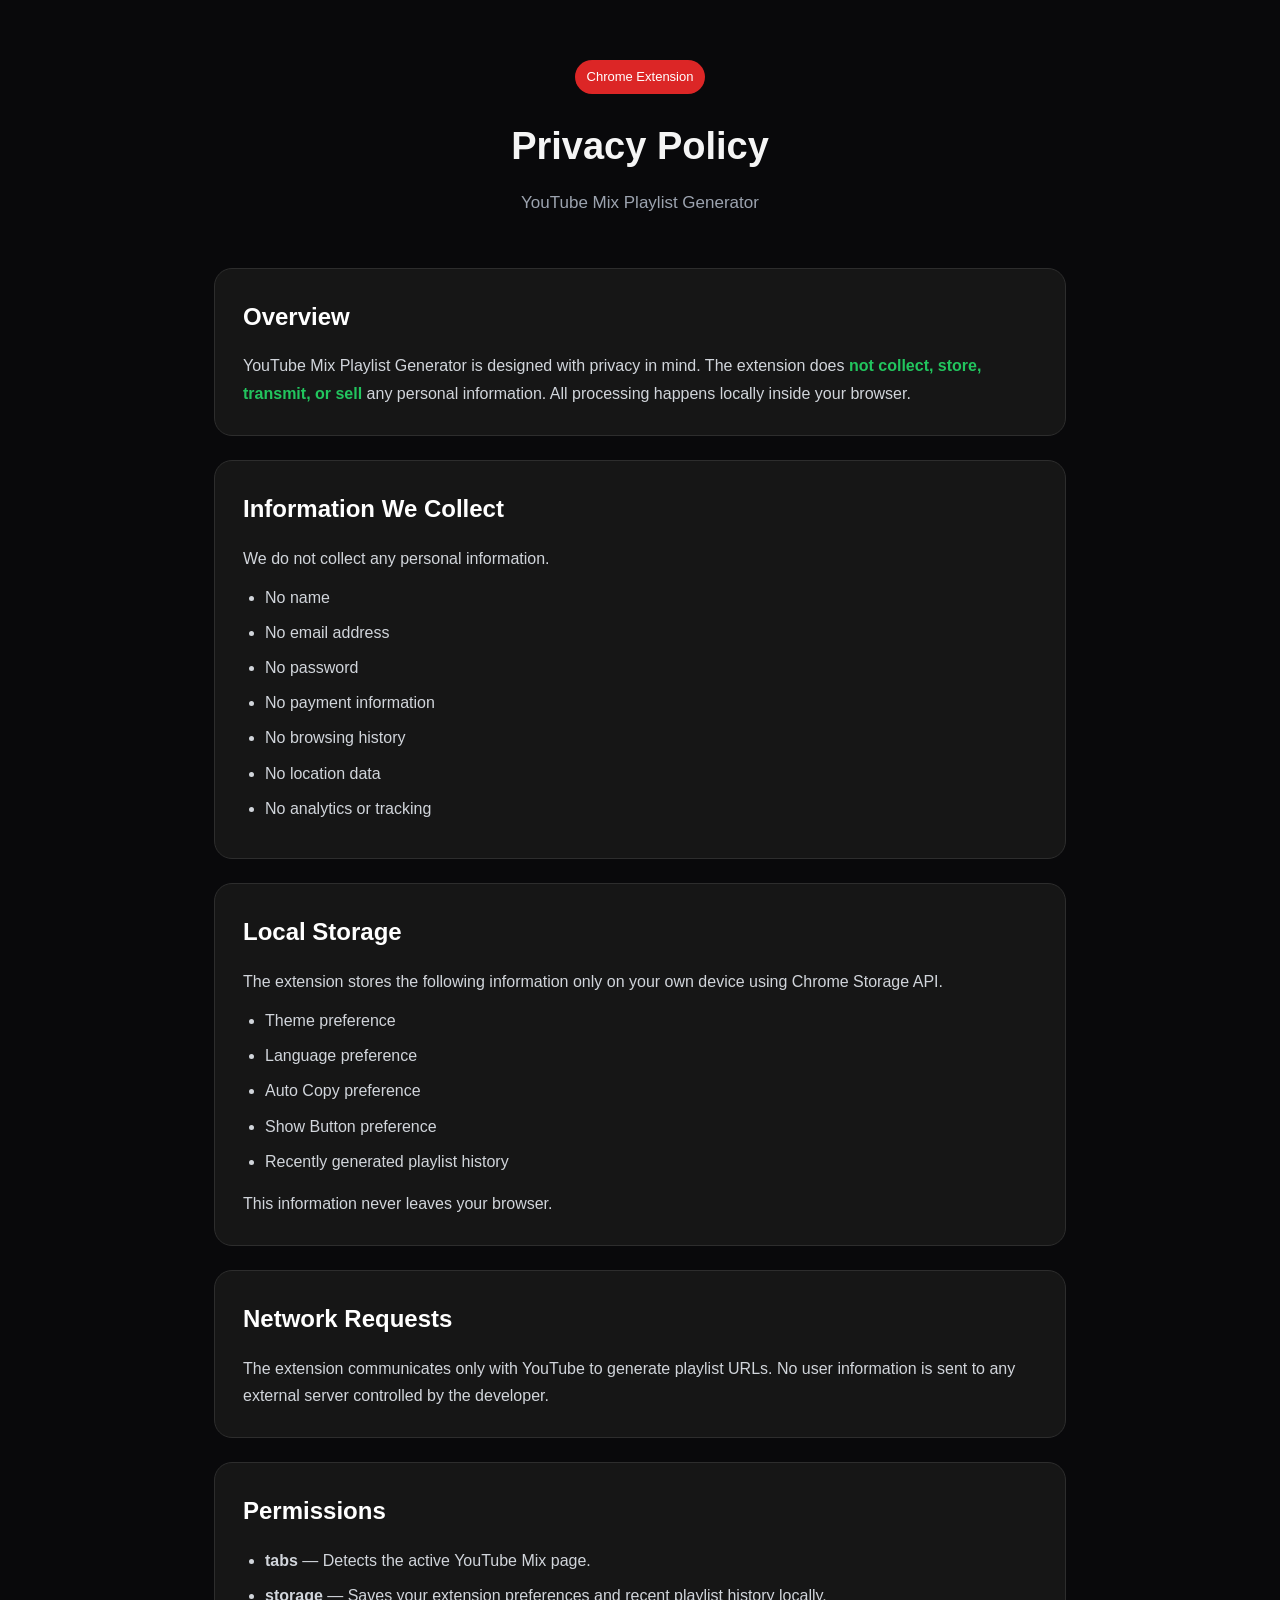
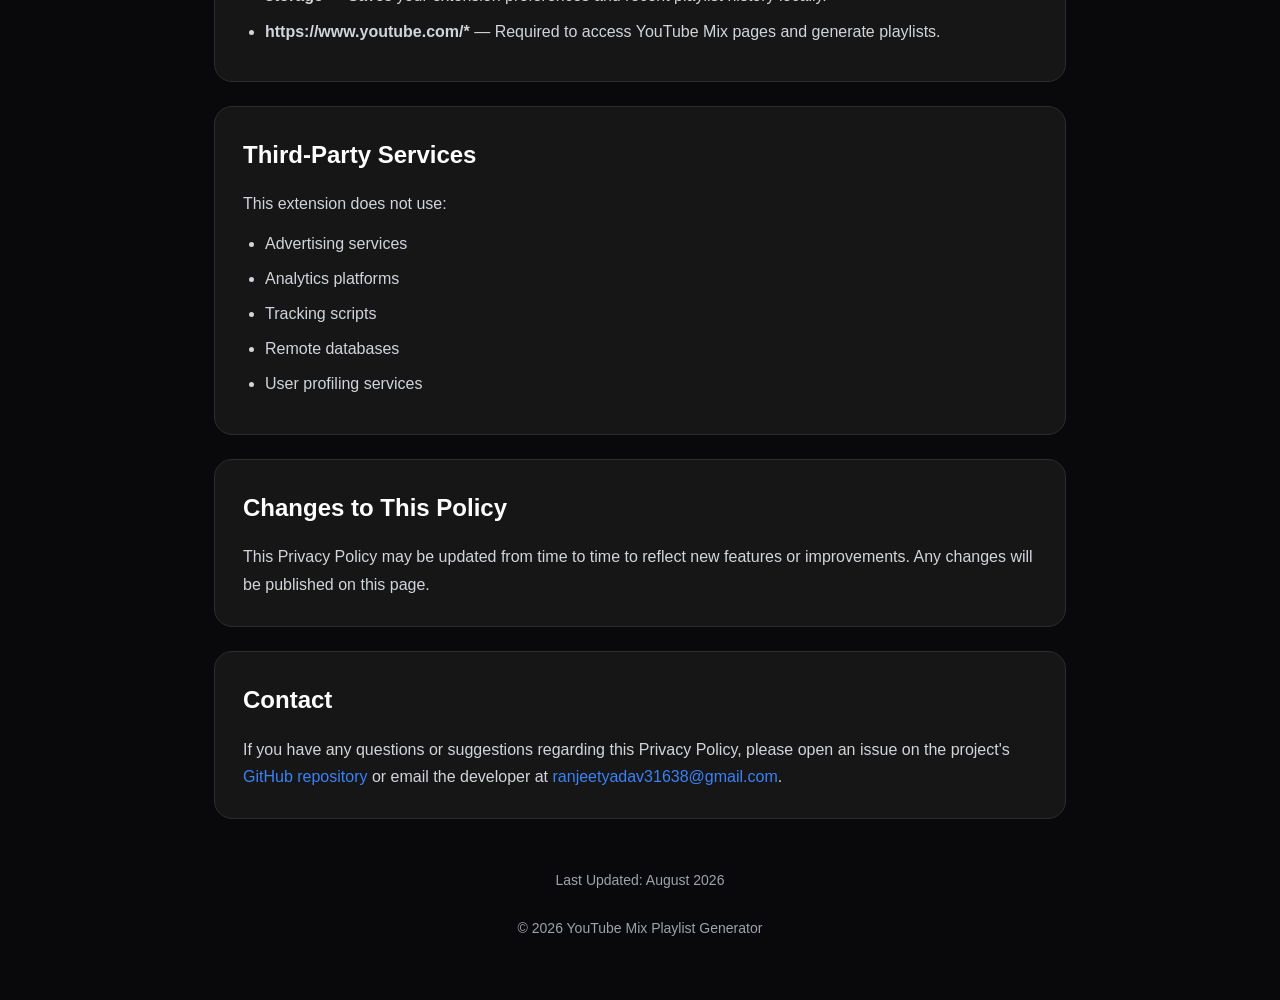
==== docs/privacy.html @ 44921e77 "added privacy page" ====
<!doctype html>
<html lang="en">
  <head>
    <meta charset="UTF-8" />
    <meta name="viewport" content="width=device-width, initial-scale=1.0" />

    <title>Privacy Policy | YouTube Mix Playlist Generator</title>

    <style>
      * {
        margin: 0;
        padding: 0;
        box-sizing: border-box;
      }

      body {
        font-family:
          Inter,
          Segoe UI,
          Arial,
          sans-serif;
        background: #09090b;
        color: #f5f5f5;
        line-height: 1.7;
      }

      .container {
        max-width: 900px;
        margin: auto;
        padding: 60px 24px;
      }

      .hero {
        text-align: center;
        margin-bottom: 50px;
      }

      .hero img {
        width: 80px;
        height: 80px;
        border-radius: 18px;
        margin-bottom: 20px;
      }

      h1 {
        font-size: 38px;
        margin-bottom: 10px;
      }

      .subtitle {
        color: #9ca3af;
        font-size: 17px;
      }

      .card {
        background: #161616;
        border: 1px solid #2d2d2d;
        border-radius: 18px;
        padding: 28px;
        margin-bottom: 24px;
      }

      h2 {
        color: #ffffff;
        margin-bottom: 15px;
        font-size: 24px;
      }

      p {
        color: #d1d5db;
      }

      ul {
        padding-left: 22px;
        margin-top: 12px;
      }

      li {
        margin-bottom: 8px;
        color: #d1d5db;
      }

      .highlight {
        color: #22c55e;
        font-weight: 600;
      }

      .footer {
        margin-top: 50px;
        text-align: center;
        color: #9ca3af;
        font-size: 14px;
      }

      a {
        color: #3b82f6;
        text-decoration: none;
      }

      a:hover {
        text-decoration: underline;
      }

      .badge {
        display: inline-block;
        background: #dc2626;
        color: white;
        padding: 6px 12px;
        border-radius: 999px;
        font-size: 13px;
        margin-bottom: 20px;
      }

      @media (max-width: 700px) {
        h1 {
          font-size: 30px;
        }

        .card {
          padding: 22px;
        }
      }
    </style>
  </head>

  <body>
    <div class="container">
      <div class="hero">
        <!-- Replace with your icon if desired -->
        <!-- <img src="assets/icon.png" alt="Extension Icon"> -->

        <div class="badge">Chrome Extension</div>

        <h1>Privacy Policy</h1>

        <p class="subtitle">YouTube Mix Playlist Generator</p>
      </div>

      <div class="card">
        <h2>Overview</h2>

        <p>
          YouTube Mix Playlist Generator is designed with privacy in mind. The
          extension does
          <span class="highlight">not collect, store, transmit, or sell</span>
          any personal information. All processing happens locally inside your
          browser.
        </p>
      </div>

      <div class="card">
        <h2>Information We Collect</h2>

        <p>We do not collect any personal information.</p>

        <ul>
          <li>No name</li>

          <li>No email address</li>

          <li>No password</li>

          <li>No payment information</li>

          <li>No browsing history</li>

          <li>No location data</li>

          <li>No analytics or tracking</li>
        </ul>
      </div>

      <div class="card">
        <h2>Local Storage</h2>

        <p>
          The extension stores the following information only on your own device
          using Chrome Storage API.
        </p>

        <ul>
          <li>Theme preference</li>

          <li>Language preference</li>

          <li>Auto Copy preference</li>

          <li>Show Button preference</li>

          <li>Recently generated playlist history</li>
        </ul>

        <p style="margin-top: 15px">
          This information never leaves your browser.
        </p>
      </div>

      <div class="card">
        <h2>Network Requests</h2>

        <p>
          The extension communicates only with YouTube to generate playlist
          URLs. No user information is sent to any external server controlled by
          the developer.
        </p>
      </div>

      <div class="card">
        <h2>Permissions</h2>

        <ul>
          <li><strong>tabs</strong> — Detects the active YouTube Mix page.</li>

          <li>
            <strong>storage</strong> — Saves your extension preferences and
            recent playlist history locally.
          </li>

          <li>
            <strong>https://www.youtube.com/*</strong> — Required to access
            YouTube Mix pages and generate playlists.
          </li>
        </ul>
      </div>

      <div class="card">
        <h2>Third-Party Services</h2>

        <p>This extension does not use:</p>

        <ul>
          <li>Advertising services</li>

          <li>Analytics platforms</li>

          <li>Tracking scripts</li>

          <li>Remote databases</li>

          <li>User profiling services</li>
        </ul>
      </div>

      <div class="card">
        <h2>Changes to This Policy</h2>

        <p>
          This Privacy Policy may be updated from time to time to reflect new
          features or improvements. Any changes will be published on this page.
        </p>
      </div>

      <div class="card">
        <h2>Contact</h2>

        <p>
          If you have any questions or suggestions regarding this Privacy
          Policy, please open an issue on the project's
          <a
            href="https://github.com/Its-sunny69/Youtube-Mix-to-Playlist-Generator"
            target="_blank"
            rel="noopener noreferrer"
            >GitHub repository</a
          >
          or email the developer at
          <a href="mailto:ranjeetyadav31638@gmail.com"
            >ranjeetyadav31638@gmail.com</a
          >.
        </p>
      </div>

      <div class="footer">
        Last Updated: August 2026

        <br /><br />

        © 2026 YouTube Mix Playlist Generator
      </div>
    </div>
  </body>
</html>
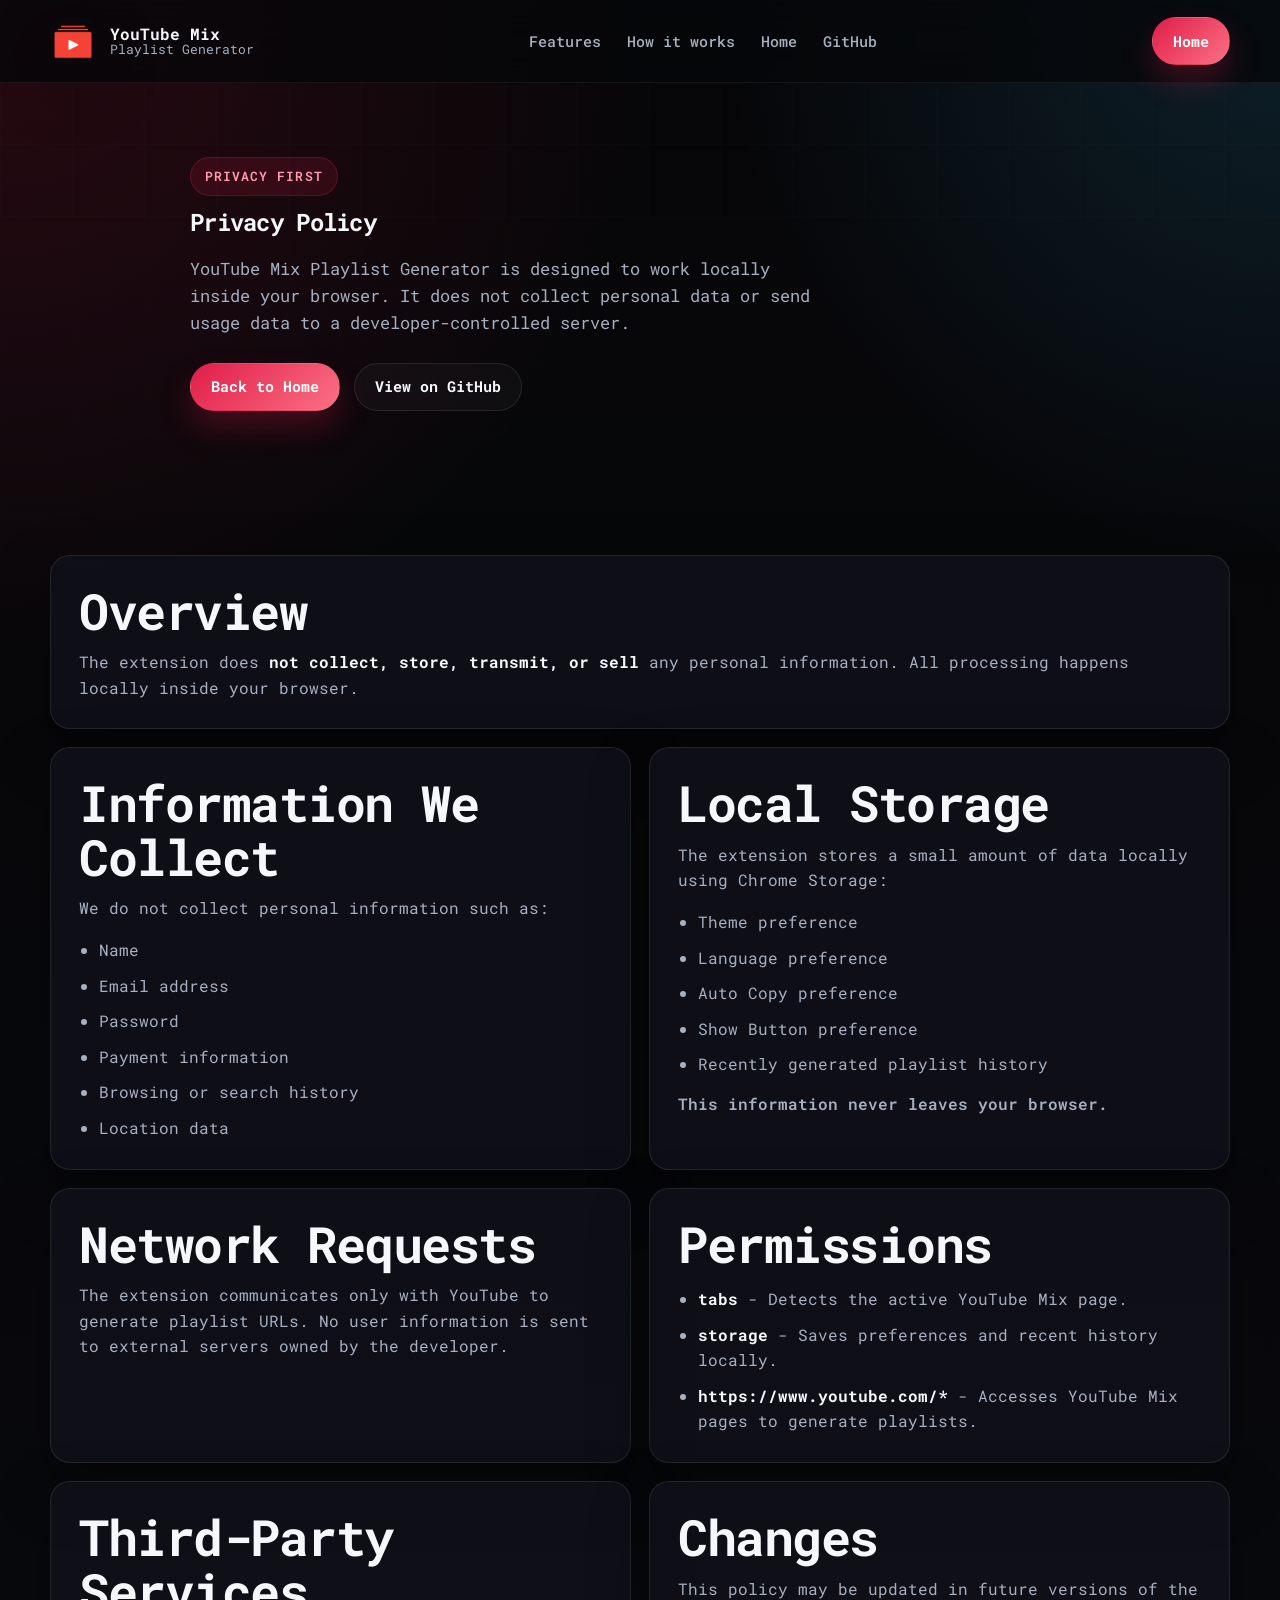
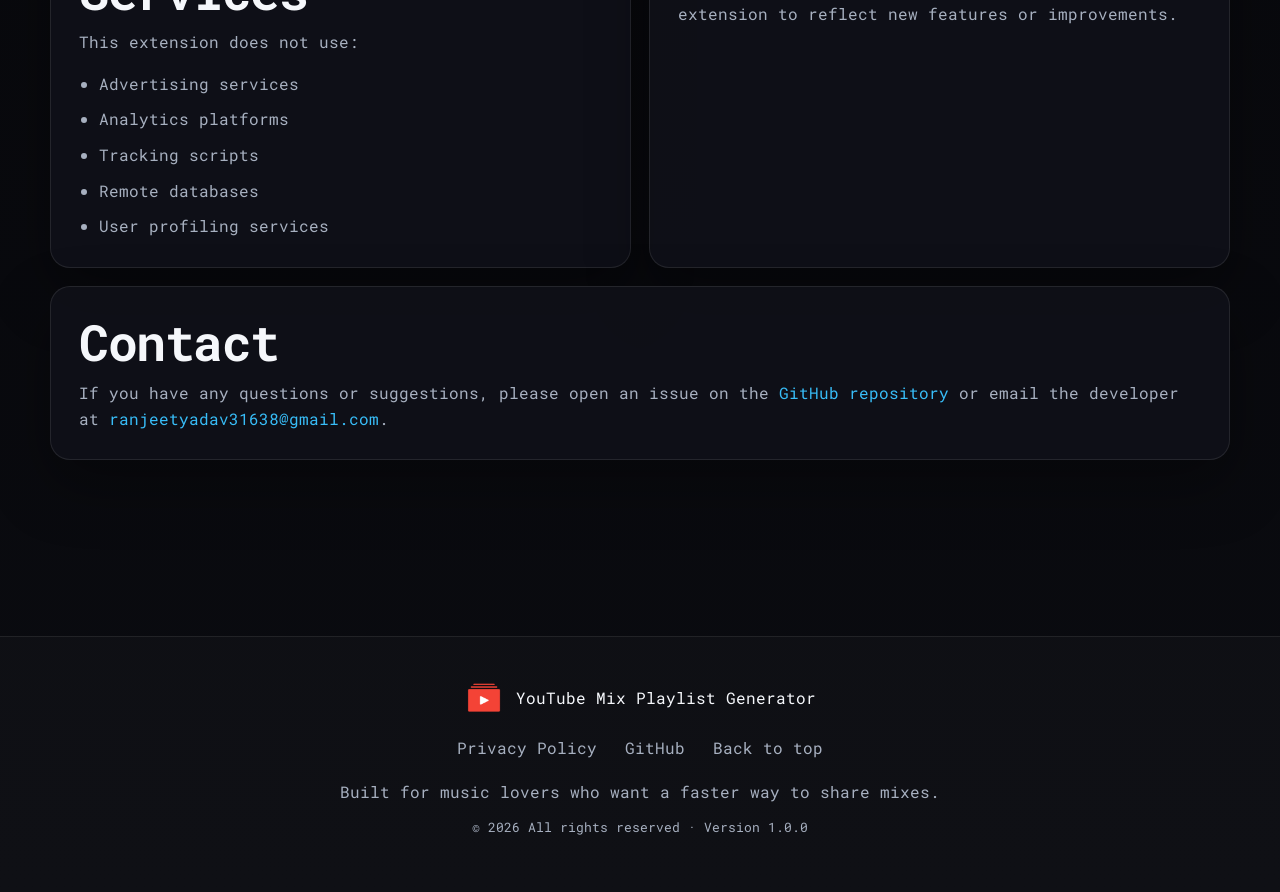
==== commit b292bdae: "added github page" ====
--- a/docs/privacy.html
+++ b/docs/privacy.html
@@ -6,276 +6,251 @@
 
     <title>Privacy Policy | YouTube Mix Playlist Generator</title>
 
-    <style>
-      * {
-        margin: 0;
-        padding: 0;
-        box-sizing: border-box;
-      }
-
-      body {
-        font-family:
-          Inter,
-          Segoe UI,
-          Arial,
-          sans-serif;
-        background: #09090b;
-        color: #f5f5f5;
-        line-height: 1.7;
-      }
-
-      .container {
-        max-width: 900px;
-        margin: auto;
-        padding: 60px 24px;
-      }
-
-      .hero {
-        text-align: center;
-        margin-bottom: 50px;
-      }
-
-      .hero img {
-        width: 80px;
-        height: 80px;
-        border-radius: 18px;
-        margin-bottom: 20px;
-      }
-
-      h1 {
-        font-size: 38px;
-        margin-bottom: 10px;
-      }
-
-      .subtitle {
-        color: #9ca3af;
-        font-size: 17px;
-      }
-
-      .card {
-        background: #161616;
-        border: 1px solid #2d2d2d;
-        border-radius: 18px;
-        padding: 28px;
-        margin-bottom: 24px;
-      }
-
-      h2 {
-        color: #ffffff;
-        margin-bottom: 15px;
-        font-size: 24px;
-      }
-
-      p {
-        color: #d1d5db;
-      }
-
-      ul {
-        padding-left: 22px;
-        margin-top: 12px;
-      }
-
-      li {
-        margin-bottom: 8px;
-        color: #d1d5db;
-      }
-
-      .highlight {
-        color: #22c55e;
-        font-weight: 600;
-      }
-
-      .footer {
-        margin-top: 50px;
-        text-align: center;
-        color: #9ca3af;
-        font-size: 14px;
-      }
-
-      a {
-        color: #3b82f6;
-        text-decoration: none;
-      }
-
-      a:hover {
-        text-decoration: underline;
-      }
-
-      .badge {
-        display: inline-block;
-        background: #dc2626;
-        color: white;
-        padding: 6px 12px;
-        border-radius: 999px;
-        font-size: 13px;
-        margin-bottom: 20px;
-      }
-
-      @media (max-width: 700px) {
-        h1 {
-          font-size: 30px;
-        }
-
-        .card {
-          padding: 22px;
-        }
-      }
-    </style>
+    <meta
+      name="description"
+      content="Privacy policy for the YouTube Mix Playlist Generator Chrome extension."
+    />
+
+    <link rel="preconnect" href="https://fonts.googleapis.com" />
+    <link rel="preconnect" href="https://fonts.gstatic.com" crossorigin />
+
+    <link
+      href="https://fonts.googleapis.com/css2?family=Inter:wght@400;500;600;700;800&display=swap"
+      rel="stylesheet"
+    />
+
+    <link rel="stylesheet" href="index.css" />
   </head>
 
-  <body>
-    <div class="container">
-      <div class="hero">
-        <!-- Replace with your icon if desired -->
-        <!-- <img src="assets/icon.png" alt="Extension Icon"> -->
-
-        <div class="badge">Chrome Extension</div>
-
-        <h1>Privacy Policy</h1>
-
-        <p class="subtitle">YouTube Mix Playlist Generator</p>
-      </div>
-
-      <div class="card">
-        <h2>Overview</h2>
-
-        <p>
-          YouTube Mix Playlist Generator is designed with privacy in mind. The
-          extension does
-          <span class="highlight">not collect, store, transmit, or sell</span>
-          any personal information. All processing happens locally inside your
-          browser.
-        </p>
-      </div>
-
-      <div class="card">
-        <h2>Information We Collect</h2>
-
-        <p>We do not collect any personal information.</p>
-
-        <ul>
-          <li>No name</li>
-
-          <li>No email address</li>
-
-          <li>No password</li>
-
-          <li>No payment information</li>
-
-          <li>No browsing history</li>
-
-          <li>No location data</li>
-
-          <li>No analytics or tracking</li>
-        </ul>
-      </div>
-
-      <div class="card">
-        <h2>Local Storage</h2>
-
-        <p>
-          The extension stores the following information only on your own device
-          using Chrome Storage API.
-        </p>
-
-        <ul>
-          <li>Theme preference</li>
-
-          <li>Language preference</li>
-
-          <li>Auto Copy preference</li>
-
-          <li>Show Button preference</li>
-
-          <li>Recently generated playlist history</li>
-        </ul>
-
-        <p style="margin-top: 15px">
-          This information never leaves your browser.
-        </p>
-      </div>
-
-      <div class="card">
-        <h2>Network Requests</h2>
-
-        <p>
-          The extension communicates only with YouTube to generate playlist
-          URLs. No user information is sent to any external server controlled by
-          the developer.
-        </p>
-      </div>
-
-      <div class="card">
-        <h2>Permissions</h2>
-
-        <ul>
-          <li><strong>tabs</strong> — Detects the active YouTube Mix page.</li>
-
-          <li>
-            <strong>storage</strong> — Saves your extension preferences and
-            recent playlist history locally.
-          </li>
-
-          <li>
-            <strong>https://www.youtube.com/*</strong> — Required to access
-            YouTube Mix pages and generate playlists.
-          </li>
-        </ul>
-      </div>
-
-      <div class="card">
-        <h2>Third-Party Services</h2>
-
-        <p>This extension does not use:</p>
-
-        <ul>
-          <li>Advertising services</li>
-
-          <li>Analytics platforms</li>
-
-          <li>Tracking scripts</li>
-
-          <li>Remote databases</li>
-
-          <li>User profiling services</li>
-        </ul>
-      </div>
-
-      <div class="card">
-        <h2>Changes to This Policy</h2>
-
-        <p>
-          This Privacy Policy may be updated from time to time to reflect new
-          features or improvements. Any changes will be published on this page.
-        </p>
-      </div>
-
-      <div class="card">
-        <h2>Contact</h2>
-
-        <p>
-          If you have any questions or suggestions regarding this Privacy
-          Policy, please open an issue on the project's
+  <body class="privacy-page">
+    <header class="site-header">
+      <div class="container">
+        <a href="index.html#top" class="brand">
+          <img
+            src="./assets/128.png"
+            alt="YouTube Mix Playlist Generator logo"
+          />
+          <span>
+            <strong>YouTube Mix</strong>
+            <small>Playlist Generator</small>
+          </span>
+        </a>
+
+        <nav class="site-nav" aria-label="Primary">
+          <a href="index.html#features">Features</a>
+
+          <a href="index.html#how-it-works">How it works</a>
+
+          <a href="index.html">Home</a>
+
           <a
             href="https://github.com/Its-sunny69/Youtube-Mix-to-Playlist-Generator"
             target="_blank"
             rel="noopener noreferrer"
-            >GitHub repository</a
           >
-          or email the developer at
-          <a href="mailto:ranjeetyadav31638@gmail.com"
-            >ranjeetyadav31638@gmail.com</a
-          >.
-        </p>
+            GitHub
+          </a>
+        </nav>
+
+        <a href="index.html" class="button button-primary header-cta">Home</a>
       </div>
-
-      <div class="footer">
-        Last Updated: August 2026
-
-        <br /><br />
-
-        © 2026 YouTube Mix Playlist Generator
+    </header>
+
+    <main>
+      <section class="page-hero">
+        <div class="container page-hero-inner">
+          <p class="eyebrow">Privacy first</p>
+
+          <h1>Privacy Policy</h1>
+
+          <p class="lead">
+            YouTube Mix Playlist Generator is designed to work locally inside
+            your browser. It does not collect personal data or send usage data
+            to a developer-controlled server.
+          </p>
+
+          <div class="hero-actions">
+            <a href="index.html" class="button button-primary">Back to Home</a>
+
+            <a
+              href="https://github.com/Its-sunny69/Youtube-Mix-to-Playlist-Generator"
+              target="_blank"
+              rel="noopener noreferrer"
+              class="button button-secondary"
+            >
+              View on GitHub
+            </a>
+          </div>
+        </div>
+      </section>
+
+      <section class="section">
+        <div class="container policy-grid">
+          <article class="policy-card policy-card-wide">
+            <h2>Overview</h2>
+
+            <p>
+              The extension does
+              <strong>not collect, store, transmit, or sell</strong>
+              any personal information. All processing happens locally inside
+              your browser.
+            </p>
+          </article>
+
+          <article class="policy-card">
+            <h2>Information We Collect</h2>
+
+            <p>We do not collect personal information such as:</p>
+
+            <ul class="policy-list">
+              <li>Name</li>
+
+              <li>Email address</li>
+
+              <li>Password</li>
+
+              <li>Payment information</li>
+
+              <li>Browsing or search history</li>
+
+              <li>Location data</li>
+            </ul>
+          </article>
+
+          <article class="policy-card">
+            <h2>Local Storage</h2>
+
+            <p>
+              The extension stores a small amount of data locally using Chrome
+              Storage:
+            </p>
+
+            <ul class="policy-list">
+              <li>Theme preference</li>
+
+              <li>Language preference</li>
+
+              <li>Auto Copy preference</li>
+
+              <li>Show Button preference</li>
+
+              <li>Recently generated playlist history</li>
+            </ul>
+
+            <p class="policy-note">
+              This information never leaves your browser.
+            </p>
+          </article>
+
+          <article class="policy-card">
+            <h2>Network Requests</h2>
+
+            <p>
+              The extension communicates only with YouTube to generate playlist
+              URLs. No user information is sent to external servers owned by the
+              developer.
+            </p>
+          </article>
+
+          <article class="policy-card">
+            <h2>Permissions</h2>
+
+            <ul class="policy-list">
+              <li>
+                <strong>tabs</strong> - Detects the active YouTube Mix page.
+              </li>
+
+              <li>
+                <strong>storage</strong> - Saves preferences and recent history
+                locally.
+              </li>
+
+              <li>
+                <strong>https://www.youtube.com/*</strong> - Accesses YouTube
+                Mix pages to generate playlists.
+              </li>
+            </ul>
+          </article>
+
+          <article class="policy-card">
+            <h2>Third-Party Services</h2>
+
+            <p>This extension does not use:</p>
+
+            <ul class="policy-list">
+              <li>Advertising services</li>
+
+              <li>Analytics platforms</li>
+
+              <li>Tracking scripts</li>
+
+              <li>Remote databases</li>
+
+              <li>User profiling services</li>
+            </ul>
+          </article>
+
+          <article class="policy-card">
+            <h2>Changes</h2>
+
+            <p>
+              This policy may be updated in future versions of the extension to
+              reflect new features or improvements.
+            </p>
+          </article>
+
+          <article class="policy-card policy-card-wide">
+            <h2>Contact</h2>
+
+            <p>
+              If you have any questions or suggestions, please open an issue on
+              the
+              <a
+                href="https://github.com/Its-sunny69/Youtube-Mix-to-Playlist-Generator"
+                target="_blank"
+                rel="noopener noreferrer"
+                class="link"
+                >GitHub repository</a
+              >
+              or email the developer at
+              <a href="mailto:ranjeetyadav31638@gmail.com" class="link"
+                >ranjeetyadav31638@gmail.com</a
+              >.
+            </p>
+          </article>
+        </div>
+      </section>
+    </main>
+
+    <footer>
+      <div class="container footer">
+        <div class="footer-logo">
+          <img
+            src="./assets/128.png"
+            alt="YouTube Mix Playlist Generator logo"
+          />
+
+          <span>YouTube Mix Playlist Generator</span>
+        </div>
+
+        <div class="footer-links">
+          <a href="privacy.html">Privacy Policy</a>
+
+          <a
+            href="https://github.com/Its-sunny69/Youtube-Mix-to-Playlist-Generator"
+            target="_blank"
+            rel="noopener noreferrer"
+          >
+            GitHub
+          </a>
+
+          <a href="#top">Back to top</a>
+        </div>
+
+        <p>Built for music lovers who want a faster way to share mixes.</p>
+
+        <small>© 2026 All rights reserved · Version 1.0.0</small>
       </div>
-    </div>
+    </footer>
   </body>
 </html>
--- a/docs/index.css
+++ b/docs/index.css
@@ -0,0 +1,674 @@
+@import url("https://fonts.googleapis.com/css2?family=Roboto+Mono:ital,wght@0,100..700;1,100..700&display=swap");
+
+:root {
+  --bg: #07070a;
+  --bg-alt: #0c0d12;
+  --surface: rgba(16, 17, 24, 0.92);
+  --surface-strong: #141621;
+  --border: rgba(255, 255, 255, 0.09);
+  --text: #f5f7fb;
+  --text-secondary: #a7b0c0;
+  --primary: #e11d48;
+  --primary-hover: #be123c;
+  --primary-soft: rgba(225, 29, 72, 0.14);
+  --accent: #38bdf8;
+  --shadow: 0 24px 60px rgba(0, 0, 0, 0.34);
+  --radius-sm: 14px;
+  --radius: 20px;
+  --radius-lg: 28px;
+  --transition: 180ms ease;
+}
+
+* {
+  box-sizing: border-box;
+  margin: 0;
+  padding: 0;
+}
+
+html {
+  scroll-behavior: smooth;
+}
+
+body {
+  min-height: 100vh;
+  font-family: "Roboto Mono", monospace;
+  background:
+    radial-gradient(
+      circle at top left,
+      rgba(225, 29, 72, 0.16),
+      transparent 24%
+    ),
+    radial-gradient(
+      circle at top right,
+      rgba(56, 189, 248, 0.14),
+      transparent 20%
+    ),
+    linear-gradient(180deg, #060608 0%, #0a0b10 100%);
+  color: var(--text);
+  line-height: 1.6;
+  overflow-x: hidden;
+}
+
+body::before {
+  content: "";
+  position: fixed;
+  inset: 0;
+  pointer-events: none;
+  background-image:
+    linear-gradient(rgba(255, 255, 255, 0.02) 1px, transparent 1px),
+    linear-gradient(90deg, rgba(255, 255, 255, 0.02) 1px, transparent 1px);
+  background-size: 72px 72px;
+  mask-image: linear-gradient(180deg, rgba(0, 0, 0, 0.7), transparent 85%);
+}
+
+img {
+  display: block;
+  max-width: 100%;
+}
+
+a {
+  color: inherit;
+  text-decoration: none;
+}
+
+.link {
+  color: var(--accent);
+  transition: color var(--transition);
+}
+
+.link:hover {
+  opacity: 0.8;
+  text-decoration: underline;
+}
+
+p {
+  color: var(--text-secondary);
+}
+
+strong {
+  color: var(--text);
+}
+
+.container {
+  width: min(1180px, calc(100% - 40px));
+  margin: 0 auto;
+}
+
+.section {
+  padding: 96px 0;
+}
+
+.section-alt {
+  background: linear-gradient(
+    180deg,
+    rgba(255, 255, 255, 0.02),
+    transparent 100%
+  );
+}
+
+.section-kicker,
+.eyebrow {
+  display: inline-flex;
+  align-items: center;
+  gap: 8px;
+  margin-bottom: 14px;
+  padding: 8px 14px;
+  border: 1px solid rgba(225, 29, 72, 0.24);
+  border-radius: 999px;
+  background: var(--primary-soft);
+  color: #ff9db0;
+  font-size: 0.82rem;
+  font-weight: 600;
+  letter-spacing: 0.08em;
+  text-transform: uppercase;
+}
+
+h1,
+h2,
+h3 {
+  line-height: 1.08;
+  letter-spacing: -0.03em;
+}
+
+.hero-title {
+  font-size: 2rem;
+  font-weight: 700;
+}
+
+.highlight {
+  color: var(--primary);
+  font-size: 3rem;
+  font-weight: 700;
+}
+
+.highlight2 {
+  color: var(--accent);
+  font-size: 3rem;
+  font-weight: 700;
+}
+
+h2 {
+  font-size: clamp(2rem, 4vw, 3.1rem);
+}
+
+h3 {
+  font-size: 1.15rem;
+}
+
+.lead,
+.section-description,
+.privacy-box p,
+.page-hero .lead {
+  font-size: 1.05rem;
+  color: var(--text-secondary);
+}
+
+.button {
+  display: inline-flex;
+  align-items: center;
+  justify-content: center;
+  gap: 10px;
+  min-height: 48px;
+  padding: 0 20px;
+  border: 1px solid transparent;
+  border-radius: 999px;
+  font-size: 0.95rem;
+  font-weight: 700;
+  transition:
+    transform var(--transition),
+    background-color var(--transition),
+    border-color var(--transition),
+    color var(--transition),
+    box-shadow var(--transition);
+}
+
+.button:hover {
+  transform: translateY(-2px);
+}
+
+.button-primary {
+  background: linear-gradient(135deg, var(--primary), #fb7185);
+  color: #fff;
+  box-shadow: 0 16px 30px rgba(225, 29, 72, 0.25);
+}
+
+.button-primary:hover {
+  background: linear-gradient(135deg, var(--primary-hover), #f43f5e);
+}
+
+.button-secondary {
+  border-color: var(--border);
+  background: rgba(255, 255, 255, 0.03);
+  color: var(--text);
+}
+
+.button-secondary:hover {
+  border-color: rgba(255, 255, 255, 0.18);
+  background: rgba(255, 255, 255, 0.06);
+}
+
+.site-header {
+  position: sticky;
+  top: 0;
+  z-index: 20;
+  backdrop-filter: blur(20px);
+  background: rgba(6, 7, 10, 0.78);
+  border-bottom: 1px solid rgba(255, 255, 255, 0.06);
+}
+
+.site-header .container {
+  display: flex;
+  align-items: center;
+  justify-content: space-between;
+  gap: 24px;
+  min-height: 82px;
+}
+
+.brand {
+  display: inline-flex;
+  align-items: center;
+  gap: 14px;
+  min-width: 0;
+}
+
+.brand img {
+  width: 46px;
+  height: 46px;
+  border-radius: 14px;
+  box-shadow: var(--shadow);
+}
+
+.brand span {
+  display: flex;
+  flex-direction: column;
+  line-height: 1.1;
+}
+
+.brand strong {
+  font-size: 1rem;
+}
+
+.brand small {
+  color: var(--text-secondary);
+  font-size: 0.84rem;
+}
+
+.site-nav {
+  display: flex;
+  align-items: center;
+  gap: 26px;
+}
+
+.site-nav a {
+  color: var(--text-secondary);
+  font-size: 0.95rem;
+  font-weight: 500;
+  transition: color var(--transition);
+}
+
+.site-nav a:hover {
+  color: var(--text);
+}
+
+.header-cta {
+  flex: 0 0 auto;
+}
+
+.hero {
+  position: relative;
+  padding: 90px 0 70px;
+}
+
+.hero-grid {
+  display: grid;
+  grid-template-columns: 1.05fr 0.95fr;
+  gap: 50px;
+  align-items: center;
+}
+
+.hero-content {
+  position: relative;
+  z-index: 1;
+}
+
+.hero-content h1 {
+  margin-bottom: 22px;
+}
+
+.hero-content .lead {
+  max-width: 60ch;
+  margin-bottom: 30px;
+}
+
+.hero-actions {
+  display: flex;
+  flex-wrap: wrap;
+  gap: 14px;
+  margin-bottom: 22px;
+}
+
+.hero-points {
+  display: flex;
+  flex-wrap: wrap;
+  gap: 10px;
+}
+
+.hero-points span {
+  padding: 9px 13px;
+  border: 1px solid var(--border);
+  border-radius: 999px;
+  background: rgba(255, 255, 255, 0.03);
+  color: var(--text-secondary);
+  font-size: 0.9rem;
+}
+
+.hero-visual {
+  position: relative;
+}
+
+.preview-card {
+  padding: 18px;
+  border: 1px solid var(--border);
+  border-radius: var(--radius-lg);
+  background: linear-gradient(
+    180deg,
+    rgba(255, 255, 255, 0.05),
+    rgba(255, 255, 255, 0.02)
+  );
+  box-shadow: var(--shadow);
+}
+
+.preview-card img {
+  width: 100%;
+  border-radius: calc(var(--radius-lg) - 8px);
+}
+
+.preview-card figcaption {
+  margin-top: 12px;
+  color: var(--text-secondary);
+  font-size: 0.9rem;
+  text-align: center;
+}
+
+.stats-grid {
+  display: grid;
+  grid-template-columns: repeat(4, 1fr);
+  gap: 16px;
+}
+
+.stat-card,
+.feature-card,
+.step-card,
+.policy-card,
+.privacy-box {
+  border: 1px solid var(--border);
+  background: var(--surface);
+  box-shadow: var(--shadow);
+}
+
+.stat-card {
+  padding: 22px;
+  border-radius: var(--radius);
+}
+
+.stat-card strong {
+  display: block;
+  margin-bottom: 8px;
+  font-size: 1rem;
+}
+
+.stat-card span {
+  color: var(--text-secondary);
+  font-size: 0.92rem;
+}
+
+.section > .container > h2,
+.section-description {
+  text-align: center;
+}
+
+.section h2 {
+  margin-bottom: 14px;
+}
+
+.section-description {
+  max-width: 760px;
+  margin: 0 auto 42px;
+}
+
+.feature-grid,
+.steps-grid,
+.policy-grid {
+  display: grid;
+  gap: 18px;
+}
+
+.feature-grid {
+  grid-template-columns: repeat(3, minmax(0, 1fr));
+}
+
+.feature-card,
+.step-card,
+.policy-card,
+.privacy-box {
+  border-radius: var(--radius);
+}
+
+.feature-card,
+.step-card,
+.policy-card {
+  padding: 28px;
+}
+
+.feature-card h3,
+.step-card h3,
+.policy-card h2 {
+  margin-bottom: 12px;
+}
+
+.feature-card p,
+.step-card p,
+.policy-card p {
+  color: var(--text-secondary);
+}
+
+.feature-card:hover,
+.step-card:hover,
+.policy-card:hover {
+  transform: translateY(-3px);
+  border-color: rgba(255, 255, 255, 0.16);
+}
+
+.steps-grid {
+  grid-template-columns: repeat(4, minmax(0, 1fr));
+}
+
+.step-card span {
+  display: inline-flex;
+  align-items: center;
+  justify-content: center;
+  width: 36px;
+  height: 36px;
+  margin-bottom: 18px;
+  border-radius: 999px;
+  background: rgba(225, 29, 72, 0.14);
+  color: #ffb1c0;
+  font-weight: 800;
+}
+
+.privacy-box {
+  max-width: 900px;
+  margin: 0 auto;
+  padding: 34px;
+  text-align: center;
+}
+
+.privacy-box p {
+  max-width: 60ch;
+  margin: 0 auto 24px;
+}
+
+.page-hero {
+  padding: 74px 0 26px;
+}
+
+.page-hero-inner {
+  max-width: 900px;
+}
+
+.page-hero h1 {
+  margin-bottom: 20px;
+}
+
+.page-hero .lead {
+  max-width: 64ch;
+  margin-bottom: 26px;
+}
+
+.policy-grid {
+  grid-template-columns: repeat(2, minmax(0, 1fr));
+}
+
+.policy-card-wide {
+  grid-column: 1 / -1;
+}
+
+.policy-list {
+  margin-top: 16px;
+  padding-left: 20px;
+  color: var(--text-secondary);
+}
+
+.policy-list li + li {
+  margin-top: 10px;
+}
+
+.policy-note {
+  margin-top: 14px;
+  color: #9dd7ff;
+  font-weight: 600;
+}
+
+footer {
+  margin-top: 80px;
+  border-top: 1px solid rgba(255, 255, 255, 0.08);
+  background: rgba(255, 255, 255, 0.02);
+}
+
+.footer {
+  padding: 40px 0 54px;
+  text-align: center;
+}
+
+.footer-logo {
+  display: inline-flex;
+  align-items: center;
+  gap: 12px;
+  margin-bottom: 18px;
+}
+
+.footer-logo img {
+  width: 40px;
+  height: 40px;
+  border-radius: 12px;
+}
+
+.footer-links {
+  display: flex;
+  justify-content: center;
+  flex-wrap: wrap;
+  gap: 18px 28px;
+  margin-bottom: 18px;
+}
+
+.footer-links a {
+  color: var(--text-secondary);
+  transition: color var(--transition);
+}
+
+.footer-links a:hover {
+  color: var(--text);
+}
+
+.footer p {
+  margin-bottom: 8px;
+}
+
+.footer small {
+  color: var(--text-secondary);
+}
+
+@keyframes rise {
+  from {
+    opacity: 0;
+    transform: translateY(16px);
+  }
+
+  to {
+    opacity: 1;
+    transform: translateY(0);
+  }
+}
+
+.hero-content,
+.hero-visual,
+.stat-card,
+.feature-card,
+.step-card,
+.policy-card,
+.privacy-box {
+  animation: rise 500ms ease both;
+}
+
+@media (max-width: 1080px) {
+  .hero-grid,
+  .steps-grid,
+  .feature-grid,
+  .policy-grid,
+  .stats-grid {
+    grid-template-columns: repeat(2, minmax(0, 1fr));
+  }
+
+  .hero-grid {
+    gap: 34px;
+  }
+
+  .hero-content h1,
+  .section > .container > h2,
+  .page-hero h1 {
+    max-width: none;
+    text-align: center;
+  }
+
+  .hero-content,
+  .page-hero-inner,
+  .privacy-box {
+    text-align: center;
+  }
+
+  .hero-actions,
+  .hero-points {
+    justify-content: center;
+  }
+
+  .site-header .container {
+    flex-wrap: wrap;
+    justify-content: center;
+    padding-block: 14px;
+  }
+
+  .site-nav {
+    order: 3;
+    flex-wrap: wrap;
+    justify-content: center;
+  }
+}
+
+@media (max-width: 720px) {
+  .container {
+    width: min(100% - 28px, 1180px);
+  }
+
+  .section,
+  .hero,
+  .page-hero {
+    padding-top: 64px;
+    padding-bottom: 64px;
+  }
+
+  .stats-grid,
+  .hero-grid,
+  .steps-grid,
+  .feature-grid,
+  .policy-grid {
+    grid-template-columns: 1fr;
+  }
+
+  .site-nav {
+    gap: 16px;
+  }
+
+  .button,
+  .header-cta {
+    width: 100%;
+  }
+
+  .hero-actions {
+    flex-direction: column;
+  }
+
+  .privacy-box {
+    padding: 24px;
+  }
+
+  .feature-card,
+  .step-card,
+  .policy-card {
+    padding: 22px;
+  }
+
+  .footer-links {
+    flex-direction: column;
+    gap: 14px;
+  }
+}
